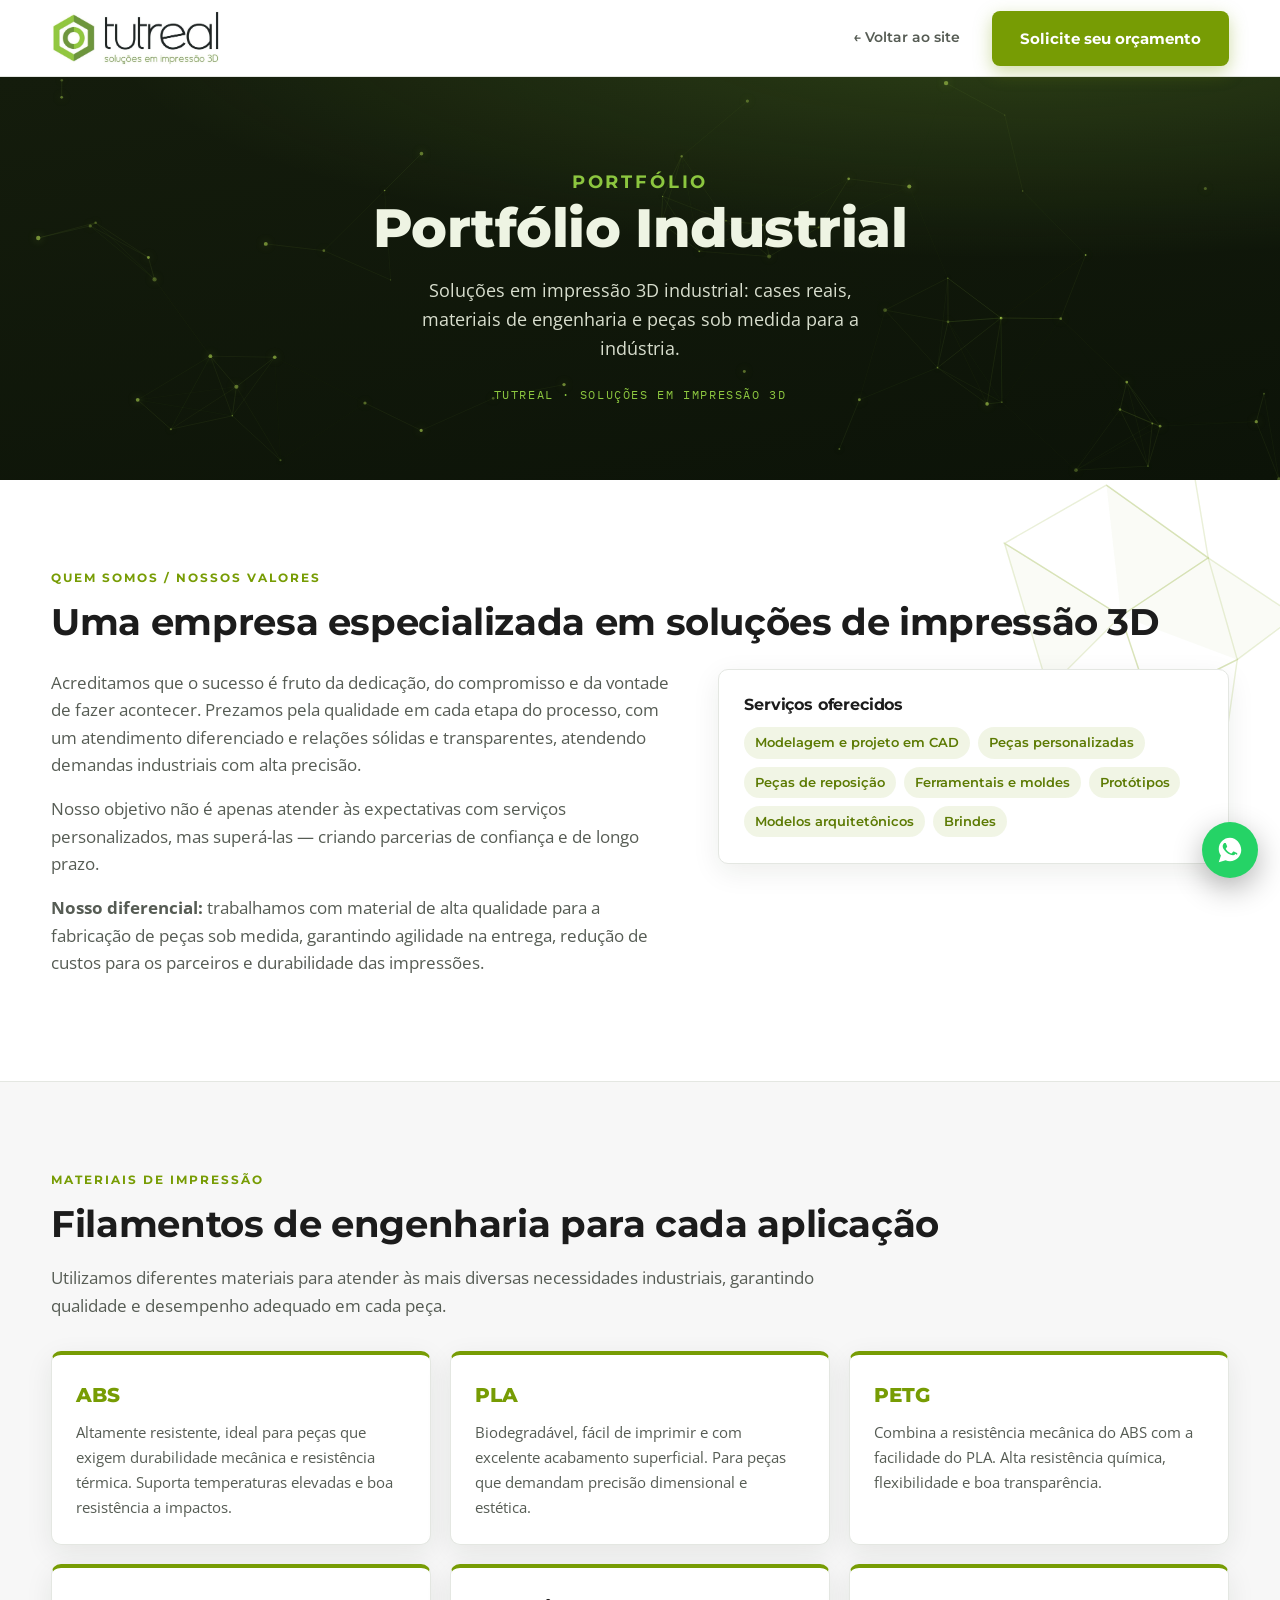
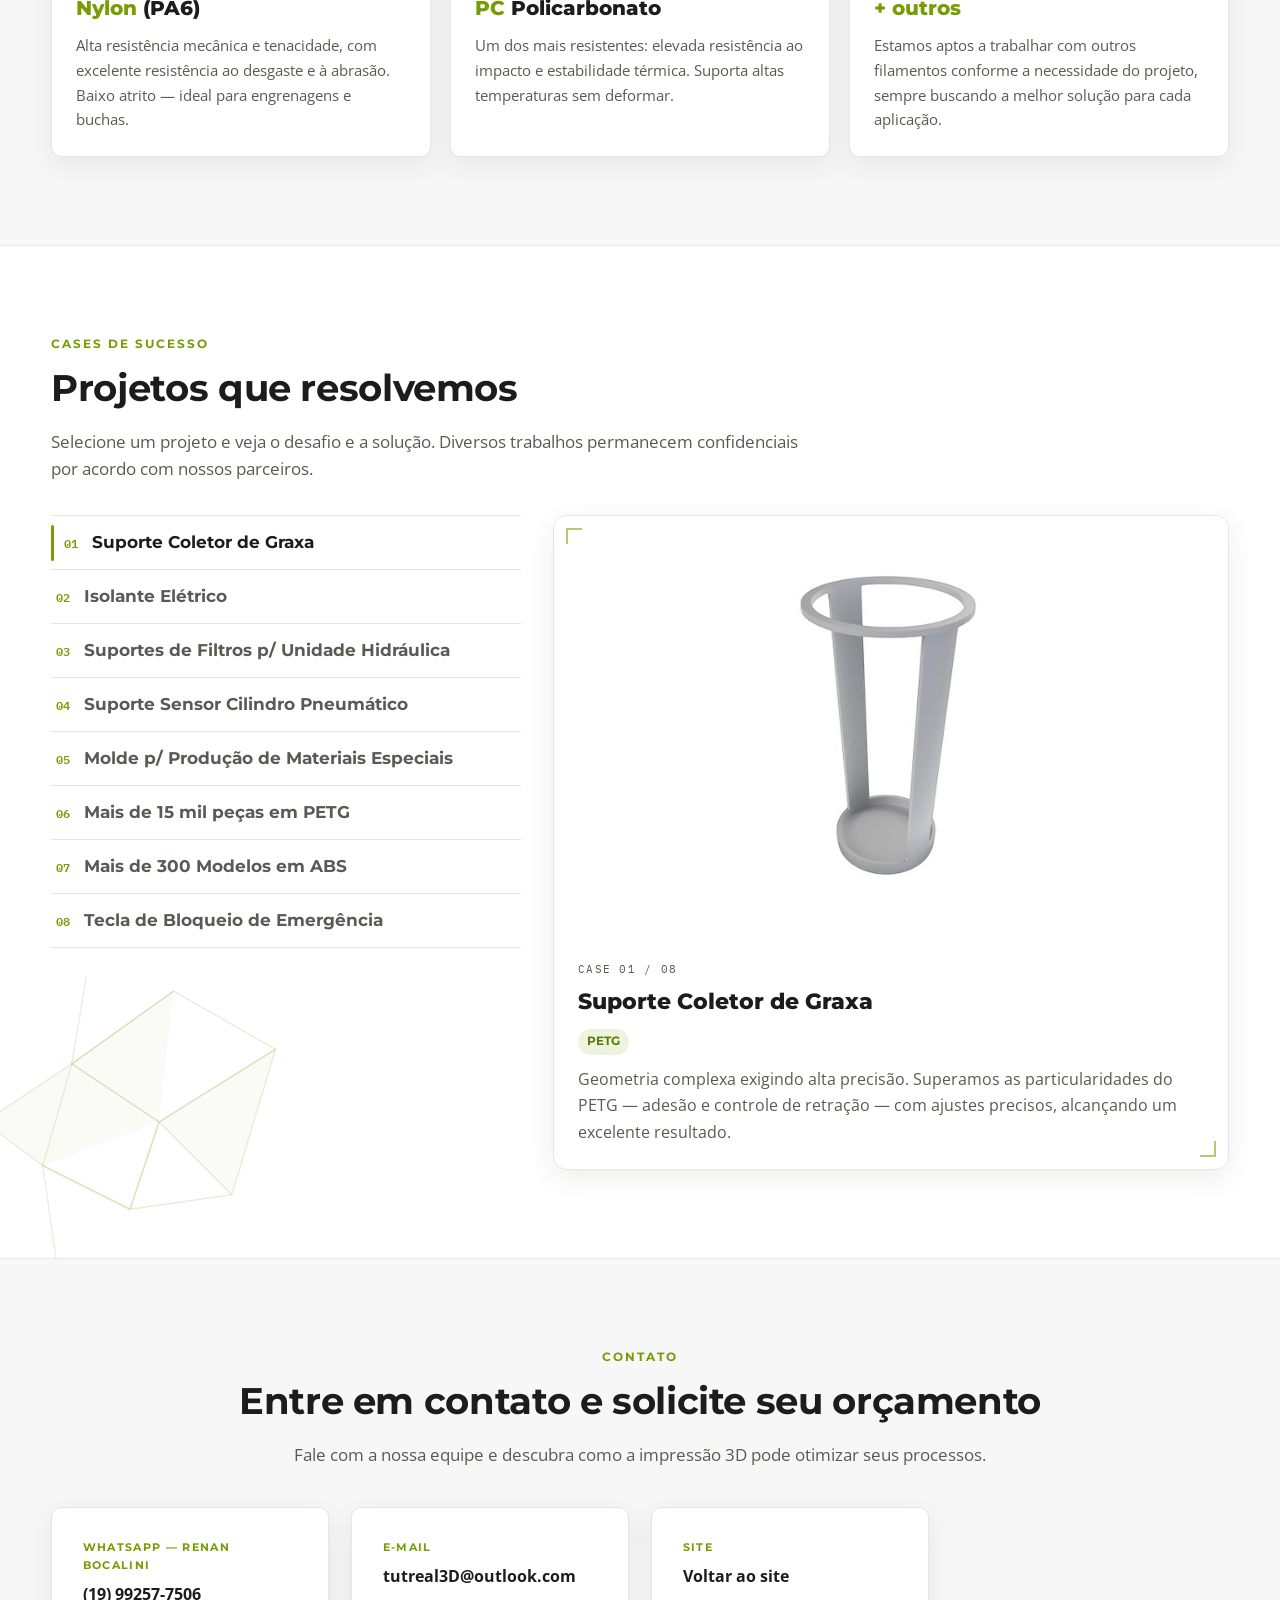
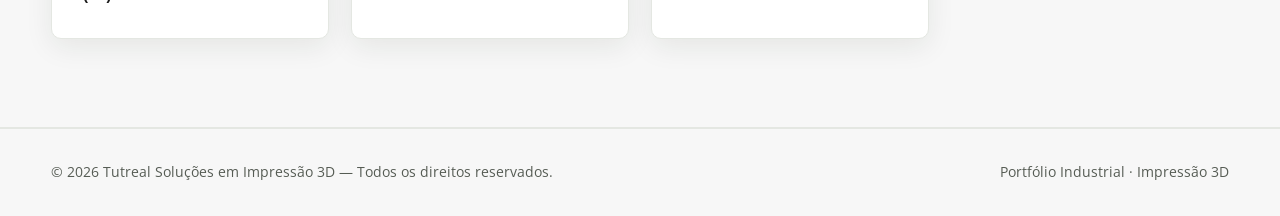
==== portfolio-industrial.html @ 5c28b886 "Portfolio digital + movimento no site - Nova pagina portfolio-industrial.html (portfolio digital no " ====
<!DOCTYPE html>
<html lang="pt-BR">
<head>
  <!-- Google Tag Manager -->
  <script>(function(w,d,s,l,i){w[l]=w[l]||[];w[l].push({'gtm.start':
  new Date().getTime(),event:'gtm.js'});var f=d.getElementsByTagName(s)[0],
  j=d.createElement(s),dl=l!='dataLayer'?'&l='+l:'';j.async=true;j.src=
  'https://www.googletagmanager.com/gtm.js?id='+i+dl;f.parentNode.insertBefore(j,f);
  })(window,document,'script','dataLayer','GTM-NNJJ9MBG');</script>
  <!-- End Google Tag Manager -->
  <meta charset="UTF-8">
  <meta name="viewport" content="width=device-width, initial-scale=1.0">
  <title>Portfólio Industrial — Tutreal | Cases de Impressão 3D</title>
  <meta name="description" content="Portfólio digital da Tutreal: cases de sucesso em impressão 3D industrial, materiais de engenharia e soluções sob medida para a indústria.">
  <meta property="og:title" content="Portfólio Industrial — Tutreal">
  <meta property="og:description" content="Cases de sucesso em impressão 3D industrial, materiais e soluções sob medida.">
  <meta property="og:type" content="website">
  <meta property="og:url" content="https://www.tutreal3d.com.br/portfolio-industrial.html">
  <link rel="preconnect" href="https://fonts.googleapis.com">
  <link rel="preconnect" href="https://fonts.gstatic.com" crossorigin>
  <link href="https://fonts.googleapis.com/css2?family=Montserrat:wght@500;600;700;800&family=Open+Sans:wght@400;500;600&family=IBM+Plex+Mono:wght@500;600&display=swap" rel="stylesheet">
  <link rel="stylesheet" href="assets/css/style.css?v=2">
  <link rel="icon" type="image/svg+xml" href="assets/img/favicon.svg">
  <style>
    .pf-mono { font-family: "IBM Plex Mono", ui-monospace, monospace; }

    /* Topbar simples da página de portfólio */
    .pf-back { font-family: var(--font-head); font-weight: 600; font-size: 0.9rem; color: var(--muted); margin-left: auto; display: inline-flex; align-items: center; gap: .4em; transition: color .2s; }
    .pf-back:hover { color: var(--accent); }

    /* Hero escuro com partículas */
    .pf-hero { position: relative; overflow: hidden; color: #eef4e3; text-align: center;
      background: radial-gradient(130% 100% at 80% -10%, rgba(140,198,63,.22), transparent 55%), linear-gradient(170deg, #141c0c, #0c1308); }
    .pf-hero canvas { position: absolute; inset: 0; width: 100%; height: 100%; z-index: 0; }
    .pf-hero .container { position: relative; z-index: 1; padding-block: clamp(3rem, 7vw, 4.6rem); }
    .pf-hero .eyebrow { color: var(--accent-strong); }
    .pf-hero h1 { font-size: clamp(2.2rem, 6vw, 3.4rem); }
    .pf-hero p { color: rgba(238,244,227,.9); max-width: 48ch; margin: 1rem auto 0; font-size: 1.1rem; }
    .pf-hero .pf-mono { color: var(--accent-strong); font-size: .72rem; letter-spacing: .14em; text-transform: uppercase; margin-top: 1.4rem; display: inline-block; }

    /* Quem somos */
    .pf-about { display: grid; grid-template-columns: 1.1fr .9fr; gap: 2.6rem; align-items: start; }
    .pf-about p { color: var(--muted); margin-bottom: 1em; font-size: 1.04rem; }
    .pf-aside { background: #fff; border: 1px solid var(--line); border-radius: var(--radius); box-shadow: var(--shadow); padding: 1.6rem; }
    .pf-aside h3 { font-size: 1rem; margin-bottom: .8rem; }
    .pf-aside + .pf-aside { margin-top: 1.2rem; }
    .pf-chips { display: flex; flex-wrap: wrap; gap: .5rem; }
    .pf-chip { font-family: var(--font-head); font-weight: 600; font-size: .8rem; color: var(--accent-dark); background: rgba(119,156,4,.1); border-radius: 999px; padding: .4em .85em; }
    .pf-seg { display: flex; flex-wrap: wrap; gap: .4rem 1.2rem; margin-top: .4rem; color: var(--muted); font-size: .92rem; }
    .pf-seg b { color: var(--text); font-family: var(--font-head); }

    /* Materiais */
    .mat-grid { display: grid; grid-template-columns: repeat(3, 1fr); gap: 1.2rem; margin-top: 2rem; }
    .mat-card { background: #fff; border: 1px solid var(--line); border-radius: var(--radius); box-shadow: var(--shadow); padding: 1.5rem; border-top: 4px solid var(--accent); }
    .mat-card .tag { font-family: var(--font-head); font-weight: 800; font-size: 1.25rem; color: var(--text); }
    .mat-card .tag span { color: var(--accent); }
    .mat-card p { color: var(--muted); font-size: .94rem; margin-top: .5rem; }

    /* Cases — painel interativo */
    .cases { display: grid; grid-template-columns: .82fr 1.18fr; gap: 2rem; margin-top: 2rem; align-items: start; }
    .cases-list { display: flex; flex-direction: column; }
    .case-item { display: grid; grid-template-columns: auto 1fr; gap: .9rem; align-items: baseline; text-align: left; background: none; border: 0; border-top: 1px solid var(--line); padding: 1rem .3rem; cursor: pointer; color: var(--muted); font-family: var(--font-head); font-weight: 700; font-size: 1.04rem; transition: color .2s, padding .2s; position: relative; width: 100%; }
    .case-item:last-child { border-bottom: 1px solid var(--line); }
    .case-item .n { font-family: "IBM Plex Mono", monospace; font-size: .78rem; color: var(--accent); font-weight: 600; }
    .case-item[aria-selected="true"] { color: var(--text); padding-left: .8rem; }
    .case-item[aria-selected="true"]::before { content: ""; position: absolute; left: 0; top: 16%; bottom: 16%; width: 3px; border-radius: 3px; background: var(--accent); }
    .case-panel { position: relative; background: #fff; border: 1px solid var(--line); border-radius: 14px; box-shadow: var(--shadow); overflow: hidden; }
    .case-panel .corner { position: absolute; width: 16px; height: 16px; border: 2px solid var(--accent); opacity: .55; z-index: 2; }
    .case-panel .corner.tl { top: 12px; left: 12px; border-right: 0; border-bottom: 0; }
    .case-panel .corner.br { bottom: 12px; right: 12px; border-left: 0; border-top: 0; }
    .case-gallery { display: grid; grid-template-columns: repeat(auto-fit, minmax(130px, 1fr)); gap: 2px; background: #eef1e8; }
    .case-gallery img { width: 100%; aspect-ratio: 4/3; object-fit: cover; display: block; }
    .case-gallery.single img { aspect-ratio: 16/10; }

    /* Fundo facetado (motivo do PDF, em verde) */
    .pf-facets-host { position: relative; overflow: hidden; }
    .pf-facets-host .container { position: relative; z-index: 1; }
    .facets { position: absolute; width: clamp(180px, 26vw, 320px); z-index: 0; pointer-events: none; opacity: .7; }
    .facets svg { width: 100%; height: auto; display: block; }
    .facets-tr { top: -24px; right: -30px; }
    .facets-bl { bottom: -24px; left: -30px; transform: scaleX(-1); }
    .case-body { padding: 1.5rem; }
    .case-step { font-family: "IBM Plex Mono", monospace; font-size: .68rem; color: var(--muted); letter-spacing: .12em; }
    .case-title { font-family: var(--font-head); font-weight: 800; font-size: 1.35rem; margin: .3rem 0 .4rem; }
    .case-tag { display: inline-block; font-family: var(--font-head); font-weight: 700; font-size: .72rem; color: var(--accent-dark); background: rgba(119,156,4,.12); border-radius: 999px; padding: .3em .8em; margin-bottom: .7rem; }
    .case-body p { color: var(--muted); margin: 0; }
    .case-fade { animation: pffade .45s ease; }
    @keyframes pffade { from { opacity: 0; transform: translateY(10px); } to { opacity: 1; transform: none; } }

    /* Reveal */
    .r { opacity: 0; transform: translateY(20px); transition: opacity .6s ease, transform .6s ease; transition-delay: calc(var(--i,0) * 70ms); }
    .r.vis { opacity: 1; transform: none; }
    @media (prefers-reduced-motion: reduce) { .r { opacity: 1; transform: none; transition: none; } }

    @media (max-width: 960px) {
      .pf-about { grid-template-columns: 1fr; gap: 1.6rem; }
      .mat-grid { grid-template-columns: 1fr 1fr; }
      .cases { grid-template-columns: 1fr; }
    }
    @media (max-width: 620px) { .mat-grid { grid-template-columns: 1fr; } }
  </style>
</head>
<body>
<!-- Google Tag Manager (noscript) -->
<noscript><iframe src="https://www.googletagmanager.com/ns.html?id=GTM-NNJJ9MBG" height="0" width="0" style="display:none;visibility:hidden"></iframe></noscript>

<header class="topbar">
  <div class="container topbar-inner">
    <a href="index.html" class="brand" aria-label="Tutreal — início">
      <img class="brand-logo" src="assets/img/logo-tutreal-topo.jpg" alt="Tutreal — soluções em impressão 3D">
    </a>
    <a class="pf-back" href="index.html">← Voltar ao site</a>
    <a class="btn btn-accent topbar-cta" data-origem="portfolio-digital" href="https://wa.me/5519992577506?text=Ol%C3%A1%2C%20vi%20o%20portf%C3%B3lio%20digital%20da%20Tutreal%20e%20gostaria%20de%20um%20or%C3%A7amento." target="_blank" rel="noopener">Solicite seu orçamento</a>
  </div>
</header>

<main>
  <!-- HERO -->
  <section class="pf-hero">
    <canvas id="pffx"></canvas>
    <div class="container">
      <p class="eyebrow">Portfólio</p>
      <h1>Portfólio Industrial</h1>
      <p>Soluções em impressão 3D industrial: cases reais, materiais de engenharia e peças sob medida para a indústria.</p>
      <span class="pf-mono">Tutreal · Soluções em Impressão 3D</span>
    </div>
  </section>

  <!-- QUEM SOMOS / VALORES -->
  <section class="section pf-facets-host" id="quem-somos">
    <div class="facets facets-tr"><svg viewBox="0 0 220 220" aria-hidden="true"><g fill="rgba(119,156,4,.05)"><polygon points="80,20 150,70 90,110"/><polygon points="90,110 150,70 170,140"/><polygon points="10,60 90,110 40,160"/><polygon points="150,70 210,110 170,140"/></g><g fill="none" stroke="rgba(119,156,4,.22)" stroke-width="1"><path d="M10 60 L80 20 L150 70 L90 110 Z"/><path d="M80 20 L150 70 L140 10"/><path d="M10 60 L90 110 L40 160 Z"/><path d="M90 110 L150 70 L170 140 L110 170 Z"/><path d="M40 160 L110 170 L90 110"/><path d="M150 70 L210 110 L170 140"/><path d="M110 170 L170 140 L160 210"/></g></svg></div>
    <div class="container">
      <p class="eyebrow r">Quem somos / Nossos valores</p>
      <h2 class="r" style="--i:1">Uma empresa especializada em soluções de impressão 3D</h2>
      <div class="pf-about" style="margin-top:1.6rem">
        <div class="r" style="--i:2">
          <p>Acreditamos que o sucesso é fruto da dedicação, do compromisso e da vontade de fazer acontecer. Prezamos pela qualidade em cada etapa do processo, com um atendimento diferenciado e relações sólidas e transparentes, atendendo demandas industriais com alta precisão.</p>
          <p>Nosso objetivo não é apenas atender às expectativas com serviços personalizados, mas superá-las — criando parcerias de confiança e de longo prazo.</p>
          <p><strong>Nosso diferencial:</strong> trabalhamos com material de alta qualidade para a fabricação de peças sob medida, garantindo agilidade na entrega, redução de custos para os parceiros e durabilidade das impressões.</p>
        </div>
        <div>
          <div class="pf-aside r" style="--i:3">
            <h3>Serviços oferecidos</h3>
            <div class="pf-chips">
              <span class="pf-chip">Modelagem e projeto em CAD</span>
              <span class="pf-chip">Peças personalizadas</span>
              <span class="pf-chip">Peças de reposição</span>
              <span class="pf-chip">Ferramentais e moldes</span>
              <span class="pf-chip">Protótipos</span>
              <span class="pf-chip">Modelos arquitetônicos</span>
              <span class="pf-chip">Brindes</span>
            </div>
          </div>
        </div>
      </div>
    </div>
  </section>

  <!-- MATERIAIS -->
  <section class="section section-alt" id="materiais">
    <div class="container">
      <p class="eyebrow r">Materiais de impressão</p>
      <h2 class="r" style="--i:1">Filamentos de engenharia para cada aplicação</h2>
      <p class="section-note r" style="--i:2">Utilizamos diferentes materiais para atender às mais diversas necessidades industriais, garantindo qualidade e desempenho adequado em cada peça.</p>
      <div class="mat-grid">
        <div class="mat-card r" style="--i:0"><div class="tag"><span>ABS</span></div><p>Altamente resistente, ideal para peças que exigem durabilidade mecânica e resistência térmica. Suporta temperaturas elevadas e boa resistência a impactos.</p></div>
        <div class="mat-card r" style="--i:1"><div class="tag"><span>PLA</span></div><p>Biodegradável, fácil de imprimir e com excelente acabamento superficial. Para peças que demandam precisão dimensional e estética.</p></div>
        <div class="mat-card r" style="--i:2"><div class="tag"><span>PETG</span></div><p>Combina a resistência mecânica do ABS com a facilidade do PLA. Alta resistência química, flexibilidade e boa transparência.</p></div>
        <div class="mat-card r" style="--i:3"><div class="tag"><span>Nylon</span> (PA6)</div><p>Alta resistência mecânica e tenacidade, com excelente resistência ao desgaste e à abrasão. Baixo atrito — ideal para engrenagens e buchas.</p></div>
        <div class="mat-card r" style="--i:4"><div class="tag"><span>PC</span> Policarbonato</div><p>Um dos mais resistentes: elevada resistência ao impacto e estabilidade térmica. Suporta altas temperaturas sem deformar.</p></div>
        <div class="mat-card r" style="--i:5"><div class="tag"><span>+ outros</span></div><p>Estamos aptos a trabalhar com outros filamentos conforme a necessidade do projeto, sempre buscando a melhor solução para cada aplicação.</p></div>
      </div>
    </div>
  </section>

  <!-- CASES -->
  <section class="section pf-facets-host" id="cases">
    <div class="facets facets-bl"><svg viewBox="0 0 220 220" aria-hidden="true"><g fill="rgba(119,156,4,.05)"><polygon points="80,20 150,70 90,110"/><polygon points="90,110 150,70 170,140"/><polygon points="10,60 90,110 40,160"/><polygon points="150,70 210,110 170,140"/></g><g fill="none" stroke="rgba(119,156,4,.22)" stroke-width="1"><path d="M10 60 L80 20 L150 70 L90 110 Z"/><path d="M80 20 L150 70 L140 10"/><path d="M10 60 L90 110 L40 160 Z"/><path d="M90 110 L150 70 L170 140 L110 170 Z"/><path d="M40 160 L110 170 L90 110"/><path d="M150 70 L210 110 L170 140"/><path d="M110 170 L170 140 L160 210"/></g></svg></div>
    <div class="container">
      <p class="eyebrow r">Cases de sucesso</p>
      <h2 class="r" style="--i:1">Projetos que resolvemos</h2>
      <p class="section-note r" style="--i:2">Selecione um projeto e veja o desafio e a solução. Diversos trabalhos permanecem confidenciais por acordo com nossos parceiros.</p>
      <div class="cases r" style="--i:3">
        <div class="cases-list" id="caseList" role="tablist"></div>
        <div class="case-panel" id="casePanel"><span class="corner tl"></span><span class="corner br"></span></div>
      </div>
    </div>
  </section>

  <!-- CONTATO -->
  <section class="section section-alt section-contact" id="contato">
    <div class="container">
      <p class="eyebrow r">Contato</p>
      <h2 class="r" style="--i:1">Entre em contato e solicite seu orçamento</h2>
      <p class="section-note r" style="--i:2">Fale com a nossa equipe e descubra como a impressão 3D pode otimizar seus processos.</p>
      <div class="contact-grid r" style="--i:3">
        <a class="contact-card card" data-origem="portfolio-digital" href="https://wa.me/5519992577506?text=Ol%C3%A1%2C%20vi%20o%20portf%C3%B3lio%20digital%20da%20Tutreal%20e%20gostaria%20de%20um%20or%C3%A7amento." target="_blank" rel="noopener">
          <span class="contact-label">WhatsApp — Renan Bocalini</span>
          <strong>(19) 99257-7506</strong>
        </a>
        <a class="contact-card card" data-origem="portfolio-digital" href="mailto:tutreal3D@outlook.com">
          <span class="contact-label">E-mail</span>
          <strong>tutreal3D@outlook.com</strong>
        </a>
        <a class="contact-card card" href="index.html">
          <span class="contact-label">Site</span>
          <strong>Voltar ao site</strong>
        </a>
      </div>
    </div>
  </section>
</main>

<footer class="footer">
  <div class="container footer-inner">
    <p>© <span id="year"></span> Tutreal Soluções em Impressão 3D — Todos os direitos reservados.</p>
    <p>Portfólio Industrial · Impressão 3D</p>
  </div>
</footer>

<a class="wa-float" data-origem="portfolio-flutuante" href="https://wa.me/5519992577506?text=Ol%C3%A1%2C%20vi%20o%20portf%C3%B3lio%20digital%20da%20Tutreal%20e%20gostaria%20de%20um%20or%C3%A7amento." target="_blank" rel="noopener" aria-label="Conversar no WhatsApp">
  <svg viewBox="0 0 32 32" aria-hidden="true"><path d="M16 3C9.4 3 4 8.3 4 14.9c0 2.6.8 5 2.3 7L4 29l7.3-2.2c1.5.8 3.1 1.2 4.7 1.2 6.6 0 12-5.3 12-11.9S22.6 3 16 3zm5.9 16.9c-.3.8-1.5 1.5-2.4 1.6-.6.1-1.4.2-4.1-.9-3.4-1.4-5.6-4.9-5.8-5.1-.2-.2-1.4-1.9-1.4-3.6s.9-2.5 1.2-2.9c.3-.3.7-.4.9-.4h.7c.2 0 .5-.1.8.6l1.1 2.7c.1.2.2.4 0 .7l-.5.7-.6.7c-.2.2-.4.4-.2.8.2.4 1 1.7 2.2 2.7 1.5 1.4 2.8 1.8 3.2 2 .4.2.6.2.9-.1l1.3-1.5c.3-.4.6-.3.9-.2l2.8 1.3c.4.2.7.3.8.5.1.2.1.9-.2 1.7z" fill="currentColor"/></svg>
</a>

<script>
(function () {
  document.getElementById('year').textContent = new Date().getFullYear();
  var reduce = matchMedia('(prefers-reduced-motion: reduce)').matches;

  /* Reveal */
  var io = new IntersectionObserver(function (es) { es.forEach(function (e) { if (e.isIntersecting) { e.target.classList.add('vis'); io.unobserve(e.target); } }); }, { threshold: .14 });
  document.querySelectorAll('.r').forEach(function (el) { io.observe(el); });

  /* Rastreamento WhatsApp/e-mail (mesmo evento do site) */
  window.dataLayer = window.dataLayer || [];
  document.addEventListener('click', function (e) {
    var link = e.target.closest('a[href*="wa.me"], a[href^="mailto:"]');
    if (!link) return;
    window.dataLayer.push({ event: link.href.indexOf('mailto:') === 0 ? 'clique_email' : 'clique_whatsapp', origem_clique: link.dataset.origem || 'portfolio-digital' });
  });

  /* Cases — painel */
  var CASES = [
    { t: 'Suporte Coletor de Graxa', m: 'PETG', imgs: ['assets/img/case-coletor.jpg'], d: 'Geometria complexa exigindo alta precisão. Superamos as particularidades do PETG — adesão e controle de retração — com ajustes precisos, alcançando um excelente resultado.' },
    { t: 'Isolante Elétrico', m: 'PLA', imgs: ['assets/img/case-isolante.jpg'], d: 'Isolante elétrico submetido e aprovado em teste de 5.000 volts, comprovando a eficácia do material para aplicações elétricas específicas, com precisão e confiabilidade.' },
    { t: 'Suportes de Filtros p/ Unidade Hidráulica', m: 'PETG / Nylon', imgs: ['assets/img/case-filtro-1.jpg', 'assets/img/case-filtro-2.jpg'], d: 'Suportes de filtros de sílica para unidades hidráulicas em diversos perfis, com roscas impressas com perfeição em medidas como 1" e 3/8", atendendo às exigências técnicas.' },
    { t: 'Suporte Sensor Cilindro Pneumático', m: 'PLA', imgs: ['assets/img/case-sensor.jpg'], d: 'Geometria complexa e pequeno dimensionamento. Garantimos encaixe preciso e suave para o sensor, sem risco de quebra, com a resistência necessária para a aplicação.' },
    { t: 'Molde p/ Produção de Materiais Especiais', m: 'Molde técnico', imgs: ['assets/img/case-molde.jpg'], d: 'Molde para produção de peças cerâmicas, com alta precisão e durabilidade. Acabamento que facilita o desmolde e mantém a fidelidade dos detalhes, para reprodução eficiente e consistente.' },
    { t: 'Mais de 15 mil peças em PETG', m: 'PETG · Indústria metalúrgica', imgs: ['assets/img/peca-industrial-13.jpg', 'assets/img/peca-industrial-14.jpg', 'assets/img/peca-industrial-15.jpg'], d: 'Produção em escala: mais de 15 mil peças de diversos modelos em PETG para aplicação na indústria metalúrgica, mantendo a precisão e a repetibilidade exigidas em grandes volumes.' },
    { t: 'Mais de 300 Modelos em ABS', m: 'ABS', imgs: ['assets/img/case-abs-1.jpg', 'assets/img/case-abs-2.jpg', 'assets/img/case-abs-3.jpg', 'assets/img/case-abs-4.jpg', 'assets/img/case-abs-5.jpg', 'assets/img/case-abs-6.jpg'], d: 'Mais de 300 modelos impressos em ABS, produzidos em impressoras 100% fechadas para garantir a estabilidade do material. O desafio foi assegurar a precisão dimensional para que as peças se encaixassem e funcionassem perfeitamente em conjunto.' },
    { t: 'Tecla de Bloqueio de Emergência', m: 'PLA', imgs: ['assets/img/case-tecla.jpg'], d: 'Peça em PLA com a resistência mecânica adequada para bom desempenho, com ampla variedade de cores para atender às necessidades específicas da aplicação.' }
  ];
  var cl = document.getElementById('caseList'), cp = document.getElementById('casePanel'), act = 0;
  function render() {
    var s = CASES[act];
    var cols = Math.min(3, s.imgs.length);
    var gal = '<div class="case-gallery' + (s.imgs.length === 1 ? ' single' : '') + '" style="grid-template-columns:repeat(' + cols + ',1fr)">' +
      s.imgs.map(function (src) { return '<img src="' + src + '" alt="' + s.t + '" loading="lazy">'; }).join('') + '</div>';
    cp.innerHTML = '<span class="corner tl"></span><span class="corner br"></span>' +
      '<div class="case-fade">' + gal +
      '<div class="case-body"><div class="case-step">CASE 0' + (act + 1) + ' / 0' + CASES.length + '</div>' +
      '<div class="case-title">' + s.t + '</div><span class="case-tag">' + s.m + '</span>' +
      '<p>' + s.d + '</p></div></div>';
  }
  function sel(i) { if (i === act) return; act = i; [].forEach.call(cl.children, function (c, j) { c.setAttribute('aria-selected', j === i); }); render(); }
  CASES.forEach(function (s, i) {
    var b = document.createElement('button');
    b.className = 'case-item'; b.setAttribute('role', 'tab'); b.setAttribute('aria-selected', i === 0);
    b.innerHTML = '<span class="n">0' + (i + 1) + '</span><span>' + s.t + '</span>';
    b.addEventListener('click', function () { sel(i); });
    b.addEventListener('mouseenter', function () { sel(i); });
    cl.appendChild(b);
  });
  render();

  /* Partículas no hero (verde, leve) */
  var cv = document.getElementById('pffx'), ctx = cv.getContext('2d'), hero = cv.parentElement;
  var DPR = Math.min(2, devicePixelRatio || 1), W = 0, H = 0, dots = [], run = true;
  function resize() { var r = hero.getBoundingClientRect(); W = r.width; H = r.height; cv.width = W * DPR; cv.height = H * DPR; ctx.setTransform(DPR, 0, 0, DPR, 0, 0); }
  resize(); addEventListener('resize', resize);
  for (var i = 0; i < 60; i++) dots.push({ x: Math.random(), y: Math.random(), s: .5 + Math.random() * 1.7, vx: (Math.random() - .5) * .0004, vy: (Math.random() - .5) * .0004, tw: Math.random() * 6 });
  function draw(now) {
    if (!run) return;
    ctx.clearRect(0, 0, W, H);
    var t = now * 0.001, pts = [];
    for (var i = 0; i < dots.length; i++) {
      var p = dots[i]; if (!reduce) { p.x += p.vx; p.y += p.vy; if (p.x < 0) p.x = 1; if (p.x > 1) p.x = 0; if (p.y < 0) p.y = 1; if (p.y > 1) p.y = 0; }
      pts.push({ x: p.x * W, y: p.y * H, a: .25 + .3 * (0.5 + 0.5 * Math.sin(t * 2 + p.tw)), s: p.s });
    }
    for (var i = 0; i < pts.length; i++) {
      for (var j = i + 1; j < pts.length; j++) {
        var dx = pts[i].x - pts[j].x, dy = pts[i].y - pts[j].y, dd = dx * dx + dy * dy;
        if (dd < 13000) { ctx.strokeStyle = 'rgba(156,198,74,' + (0.10 * (1 - dd / 13000)) + ')'; ctx.beginPath(); ctx.moveTo(pts[i].x, pts[i].y); ctx.lineTo(pts[j].x, pts[j].y); ctx.stroke(); }
      }
    }
    for (var i = 0; i < pts.length; i++) {
      var p = pts[i]; ctx.beginPath(); ctx.arc(p.x, p.y, p.s, 0, 6.2832);
      ctx.fillStyle = 'rgba(190,230,87,' + p.a + ')'; ctx.shadowColor = 'rgba(156,198,74,.8)'; ctx.shadowBlur = 8; ctx.fill(); ctx.shadowBlur = 0;
    }
    requestAnimationFrame(draw);
  }
  if (reduce) { run = true; draw(performance.now()); run = false; } else requestAnimationFrame(draw);
  var vis = new IntersectionObserver(function (es) { es.forEach(function (e) { if (e.isIntersecting && !run && !reduce) { run = true; requestAnimationFrame(draw); } else if (!e.isIntersecting) run = false; }); }, { threshold: 0 });
  vis.observe(hero);

  /* Botão magnético */
  [].slice.call(document.querySelectorAll('.btn-accent')).forEach(function (b) {
    b.addEventListener('pointermove', function (ev) { if (reduce) return; var r = b.getBoundingClientRect(); b.style.transform = 'translate(' + ((ev.clientX - r.left - r.width / 2) * .2) + 'px,' + ((ev.clientY - r.top - r.height / 2) * .3) + 'px)'; });
    b.addEventListener('pointerleave', function () { b.style.transform = ''; });
  });
})();
</script>
</body>
</html>
---- assets/css/style.css ----
/* ===== Tutreal — identidade clara, fiel ao site original ===== */
:root {
  --bg: #ffffff;
  --surface: #f7f7f7;
  --line: #e4e7e2;
  --text: #1c1c1c;
  --muted: #565c54;
  --accent: #779c04;
  --accent-strong: #8cc63f;
  --accent-dark: #5c7a03;
  --accent-ink: #ffffff;
  --radius: 10px;
  --shadow: 0 8px 28px rgba(28, 40, 10, 0.08);
  --font-head: "Montserrat", system-ui, sans-serif;
  --font-body: "Open Sans", system-ui, sans-serif;
}

* { margin: 0; padding: 0; box-sizing: border-box; }
html { scroll-behavior: smooth; }
body {
  font-family: var(--font-body);
  background: var(--bg);
  color: var(--text);
  line-height: 1.65;
  -webkit-font-smoothing: antialiased;
}
img { max-width: 100%; display: block; }
a { color: inherit; text-decoration: none; }

.container { width: min(1280px, 92%); margin: 0 auto; }

h1, h2, h3, h4 { font-family: var(--font-head); line-height: 1.18; letter-spacing: -0.01em; }
h1 { font-size: clamp(2.3rem, 5vw, 3.6rem); font-weight: 800; }
h2 { font-size: clamp(1.6rem, 3vw, 2.3rem); font-weight: 700; margin-bottom: 0.5em; }
h3 { font-size: 1.2rem; font-weight: 700; }
h4 { font-size: 1.02rem; font-weight: 700; }

.eyebrow {
  font-family: var(--font-head);
  text-transform: uppercase;
  letter-spacing: 0.16em;
  font-size: 0.78rem;
  font-weight: 700;
  color: var(--accent);
  margin-bottom: 0.9em;
}
.eyebrow-light { color: var(--accent-strong); }
.lead { font-size: 1.15rem; color: var(--muted); margin: 1.1em 0 1.8em; max-width: 36em; }
.lead-light { color: rgba(255, 255, 255, 0.92); margin-inline: auto; max-width: none; }
.section-note { color: var(--muted); max-width: 46em; margin-bottom: 2rem; font-size: 1.05rem; }

/* ===== Botões ===== */
.btn {
  display: inline-block;
  font-family: var(--font-head);
  font-weight: 700;
  font-size: 0.95rem;
  padding: 0.85em 1.7em;
  border-radius: 8px;
  border: 2px solid transparent;
  transition: transform 0.15s ease, background 0.2s ease, border-color 0.2s ease, box-shadow 0.2s ease;
}
.btn:hover { transform: translateY(-2px); }
.btn-lg { font-size: 1.02rem; padding: 1em 2em; }
.btn-accent { background: var(--accent); color: var(--accent-ink); box-shadow: 0 6px 18px rgba(119, 156, 4, 0.35); }
.btn-accent:hover { background: var(--accent-dark); }
.btn-outline-light { border-color: rgba(255, 255, 255, 0.85); color: #fff; }
.btn-outline-light:hover { background: rgba(255, 255, 255, 0.14); }

/* ===== Topbar ===== */
.topbar {
  position: sticky; top: 0; z-index: 50;
  background: rgba(255, 255, 255, 0.96);
  backdrop-filter: blur(10px);
  border-bottom: 1px solid var(--line);
}
.topbar-inner { display: flex; align-items: center; gap: 2rem; height: 76px; }
.brand { display: flex; align-items: center; }
.brand-logo { height: 56px; width: auto; }
.nav { display: flex; gap: 1.7rem; margin-left: auto; }
.nav a {
  font-family: var(--font-head);
  font-size: 0.9rem; font-weight: 600; color: var(--muted);
  transition: color 0.2s ease;
}
.nav a:hover { color: var(--accent); }
.topbar-cta { flex: none; }
.nav-toggle { display: none; }

/* ===== Hero com vídeo ===== */
.hero {
  position: relative;
  min-height: clamp(520px, 78vh, 720px);
  display: grid;
  align-items: center;
  overflow: hidden;
  text-align: center;
  color: #fff;
}
.hero-video {
  position: absolute; inset: 0;
  width: 100%; height: 100%;
  object-fit: cover;
}
.hero-overlay {
  position: absolute; inset: 0;
  background: linear-gradient(180deg, rgba(10, 16, 6, 0.55) 0%, rgba(10, 16, 6, 0.62) 60%, rgba(10, 16, 6, 0.75) 100%);
}
.hero-content { position: relative; z-index: 1; padding: 5rem 0; }
.hero-content h1 { text-shadow: 0 3px 18px rgba(0, 0, 0, 0.35); }
.hero-slogan {
  font-family: var(--font-head);
  font-size: clamp(1.1rem, 2.2vw, 1.45rem);
  font-weight: 600;
  color: var(--accent-strong);
  margin-top: 0.5em;
  text-shadow: 0 2px 12px rgba(0, 0, 0, 0.4);
}
.hero-actions { display: flex; gap: 1rem; flex-wrap: wrap; justify-content: center; margin-top: 0.6rem; }

/* ===== Faixa de diferenciais ===== */
.strip { border-bottom: 1px solid var(--line); background: var(--surface); }
.strip-grid { display: grid; grid-template-columns: repeat(4, 1fr); }
.strip-item {
  padding: 1.7rem 1.4rem; display: flex; gap: 0.9rem; align-items: baseline;
}
.strip-item + .strip-item { border-left: 1px solid var(--line); }
.strip-num { font-family: var(--font-head); font-weight: 800; color: var(--accent); font-size: 1.15rem; }
.strip-item p { font-size: 0.94rem; color: var(--muted); }

/* ===== Seções ===== */
.section { padding: clamp(3.5rem, 7vw, 5.5rem) 0; }
.section-alt { background: var(--surface); border-block: 1px solid var(--line); }

/* ===== Cards ===== */
.card {
  background: #fff; border: 1px solid var(--line);
  border-radius: var(--radius); padding: 1.9rem;
  box-shadow: var(--shadow);
}

/* ===== Sobre ===== */
.about-grid { display: grid; grid-template-columns: 1.15fr 0.85fr; gap: 3.5rem; align-items: center; }
.about-grid p { color: var(--muted); margin-bottom: 1em; max-width: 38em; font-size: 1.05rem; }
.about-logo {
  display: grid; place-items: center; padding: 2.5rem;
  background: #fff; border: 1px solid var(--line);
  border-radius: var(--radius); box-shadow: var(--shadow);
}

/* ===== Serviços ===== */
.services-grid { display: grid; grid-template-columns: 0.9fr 1.1fr; gap: 2.2rem; margin-top: 2.2rem; align-items: start; }
.services-grid .card { border-top: 4px solid var(--accent); }
.services-grid .card h3 { margin-bottom: 0.6em; }
.check-list { list-style: none; margin: 0.6rem 0 0.4rem; }
.check-list li {
  padding: 0.5em 0 0.5em 1.8em; position: relative; font-size: 1rem;
}
.check-list li::before {
  content: ""; position: absolute; left: 0; top: 0.95em;
  width: 0.85em; height: 0.85em;
  background: var(--accent);
  clip-path: polygon(14% 44%, 0 65%, 50% 100%, 100% 16%, 80% 0%, 43% 62%);
}
.services-grid .btn { margin-top: 1.4rem; }

.steps-title { margin-bottom: 1.2rem; }
.steps { list-style: none; display: grid; gap: 1rem; }
.steps li {
  display: flex; gap: 1.1rem; align-items: flex-start;
  background: #fff; border: 1px solid var(--line);
  border-radius: var(--radius); padding: 1.2rem 1.4rem;
  box-shadow: var(--shadow);
}
.steps h4 { margin-bottom: 0.25em; }
.steps p { font-size: 0.93rem; color: var(--muted); }

/* ===== Portfólio ===== */
.gallery { display: grid; grid-template-columns: repeat(3, 1fr); gap: 1.4rem; }
.gallery figure {
  background: #fff; border-radius: var(--radius);
  overflow: hidden; border: 1px solid var(--line);
  box-shadow: var(--shadow);
  transition: transform 0.2s ease, box-shadow 0.2s ease;
}
.gallery figure:hover { transform: translateY(-4px); box-shadow: 0 18px 44px rgba(28, 40, 10, 0.16); }
.gallery img { width: 100%; aspect-ratio: 16/9; object-fit: cover; }
.portfolio-cta { text-align: center; margin-top: 2.4rem; }

/* ===== Depoimentos ===== */
.quotes { display: grid; grid-template-columns: repeat(2, 1fr); gap: 1.6rem; max-width: 900px; }
.quotes p { font-size: 1.02rem; color: var(--text); }
.quotes footer { margin-top: 1.2rem; display: flex; flex-direction: column; }
.quotes footer strong { font-family: var(--font-head); }
.quotes footer span { color: var(--muted); font-size: 0.88rem; }
.quotes .card { border-left: 4px solid var(--accent); }

/* ===== Contato ===== */
.section-contact { text-align: center; }
.section-contact .section-note { margin-inline: auto; }
.contact-grid {
  display: grid; grid-template-columns: repeat(4, 1fr);
  gap: 1.4rem; margin-top: 2.4rem; text-align: left;
}
.contact-card { display: flex; flex-direction: column; gap: 0.4rem; transition: border-color 0.2s ease, transform 0.15s ease; }
.contact-card:hover { border-color: var(--accent); transform: translateY(-3px); }
.contact-label {
  font-family: var(--font-head); text-transform: uppercase;
  letter-spacing: 0.12em; font-size: 0.7rem; color: var(--accent); font-weight: 700;
}
.contact-card strong { font-size: 1rem; word-break: break-word; }

/* ===== Footer ===== */
.footer { border-top: 1px solid var(--line); padding: 2rem 0; background: var(--surface); }
.footer-inner {
  display: flex; justify-content: space-between; gap: 1rem; flex-wrap: wrap;
  color: var(--muted); font-size: 0.85rem;
}

/* ===== WhatsApp flutuante ===== */
.wa-float {
  position: fixed; right: 1.4rem; bottom: 1.4rem; z-index: 60;
  width: 56px; height: 56px; border-radius: 50%;
  background: #25d366; color: #fff;
  display: grid; place-items: center;
  box-shadow: 0 10px 30px rgba(0, 0, 0, 0.3);
  transition: transform 0.15s ease;
}
.wa-float:hover { transform: scale(1.08); }
.wa-float svg { width: 30px; height: 30px; }

/* ===== Reveal ===== */
.reveal { opacity: 0; transform: translateY(18px); transition: opacity 0.6s ease, transform 0.6s ease; transition-delay: calc(var(--i, 0) * 60ms); }
.reveal.visible { opacity: 1; transform: none; }

/* ===== Movimento: partículas no Sobre, tilt, magnético ===== */
#sobre { position: relative; overflow: hidden; }
.section-sobre {
  padding-block: clamp(4.5rem, 9vw, 7.5rem);
  background: radial-gradient(120% 90% at 82% -10%, rgba(140, 198, 63, 0.18), transparent 55%), linear-gradient(170deg, #182612, #0f1a0b);
  border-block: 1px solid #26331a; color: #eef4e3;
}
.section-sobre .eyebrow { color: var(--accent-strong); }
.section-sobre h2 { color: #ffffff; }
.sobre-fx { position: absolute; inset: 0; width: 100%; height: 100%; z-index: 0; pointer-events: none; }
#sobre .container { position: relative; z-index: 1; }
.about-single { max-width: 44em; margin-inline: auto; text-align: center; }
.about-single p { color: rgba(238, 244, 227, 0.86); margin-bottom: 1em; font-size: 1.08rem; }
.about-single p:last-child { margin-bottom: 0; }
.gallery figure { will-change: transform; }
.btn-accent { will-change: transform; }
@media (prefers-reduced-motion: reduce) {
  .reveal { opacity: 1 !important; transform: none !important; transition: none; }
}

/* ===== Responsivo ===== */
/* Telas grandes (monitores Full HD+): conteúdo mais largo e tipografia maior */
@media (min-width: 1600px) {
  html { font-size: 18px; }
  .container { width: min(1440px, 90%); }
  .brand-logo { height: 62px; }
  .topbar-inner { height: 84px; }
  .hero { min-height: clamp(560px, 82vh, 860px); }
}
@media (max-width: 1080px) {
  .topbar-cta { display: none; }
}
@media (max-width: 960px) {
  .about-grid { grid-template-columns: 1fr; gap: 2rem; }
  .services-grid { grid-template-columns: 1fr; }
  .contact-grid { grid-template-columns: repeat(2, 1fr); }
  .gallery { grid-template-columns: repeat(2, 1fr); }
  .quotes { grid-template-columns: 1fr; }
  .strip-grid { grid-template-columns: repeat(2, 1fr); }
  .strip-item:nth-child(odd) { border-left: none; }
  .strip-item:nth-child(n+3) { border-top: 1px solid var(--line); }
}
@media (max-width: 760px) {
  .nav {
    position: fixed; inset: 76px 0 auto 0;
    background: #fff; border-bottom: 1px solid var(--line);
    flex-direction: column; padding: 1.4rem 6%;
    transform: translateY(-130%); transition: transform 0.25s ease;
  }
  .nav.open { transform: none; }
  .nav-toggle {
    display: flex; flex-direction: column; gap: 5px;
    margin-left: auto; background: none; border: none; cursor: pointer; padding: 8px;
  }
  .nav-toggle span { width: 22px; height: 2px; background: var(--text); }
  .gallery, .contact-grid { grid-template-columns: 1fr; }
  .brand-logo { height: 44px; }
}
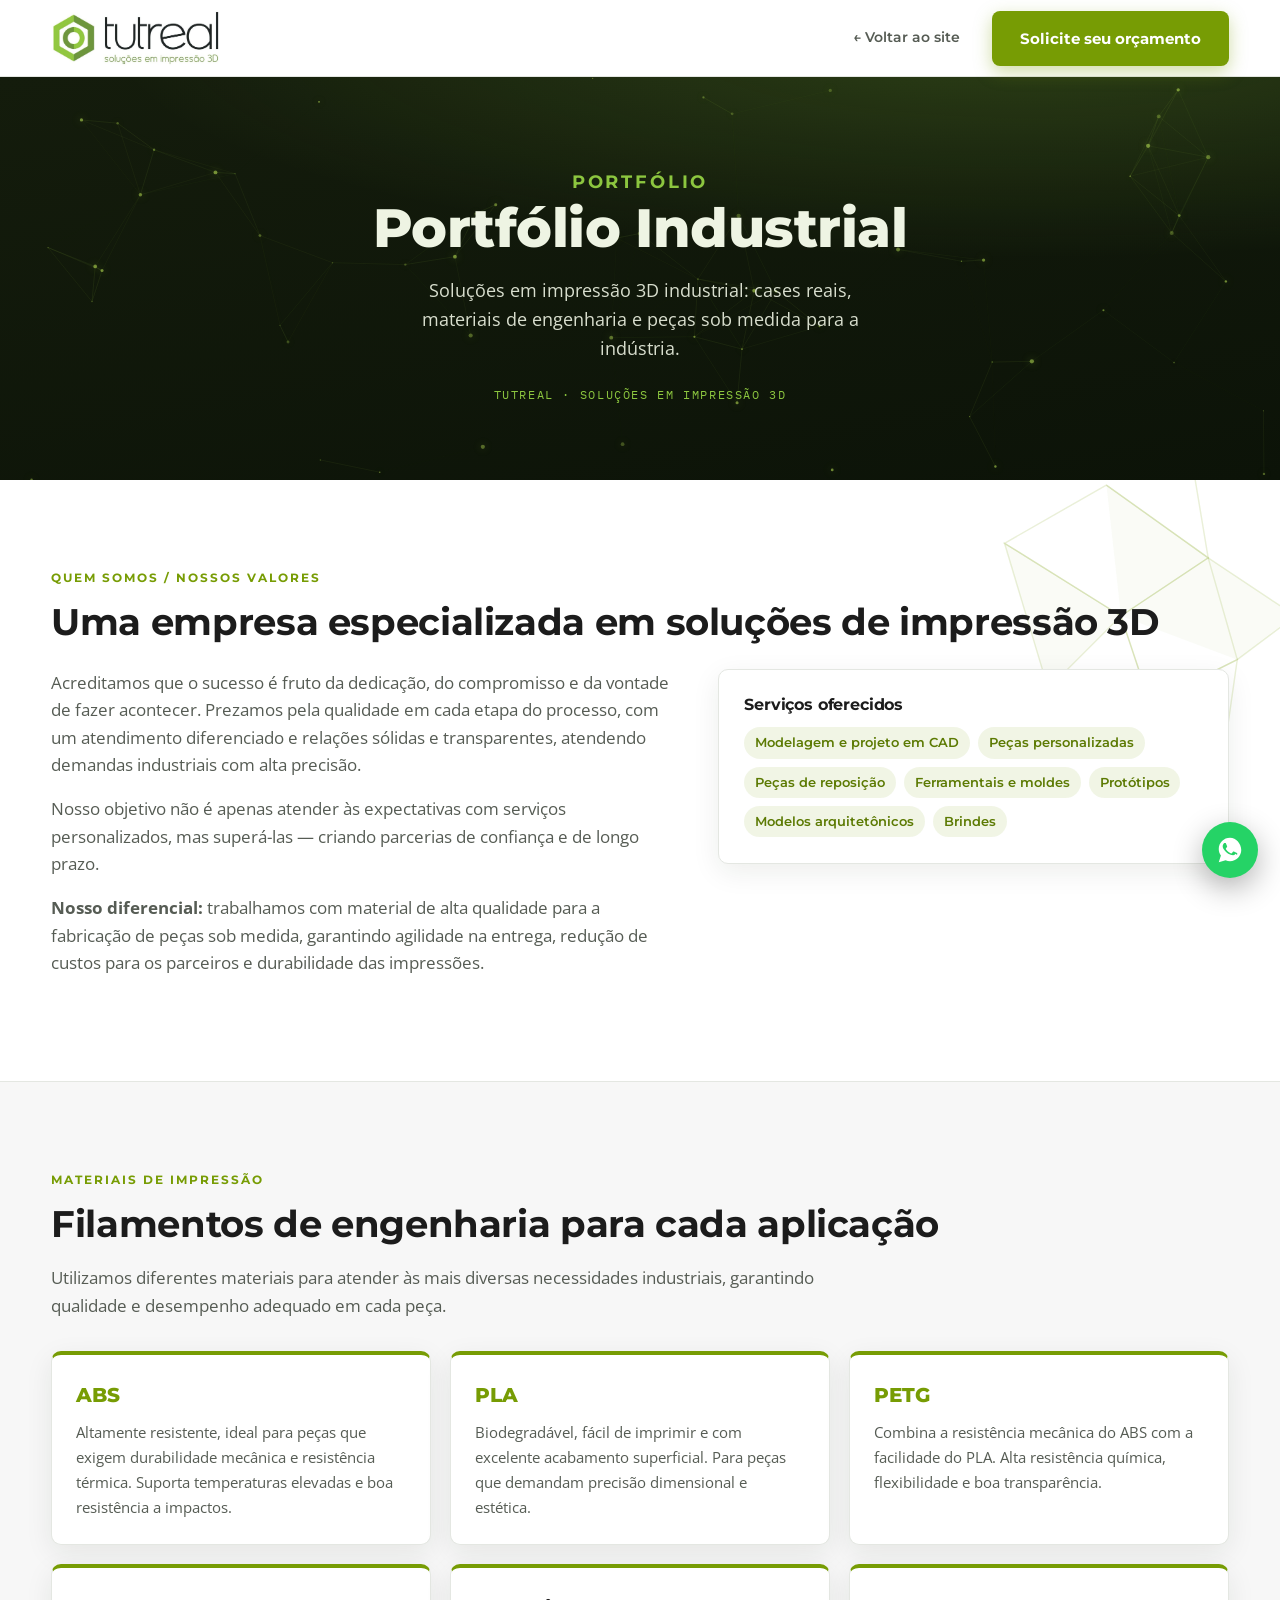
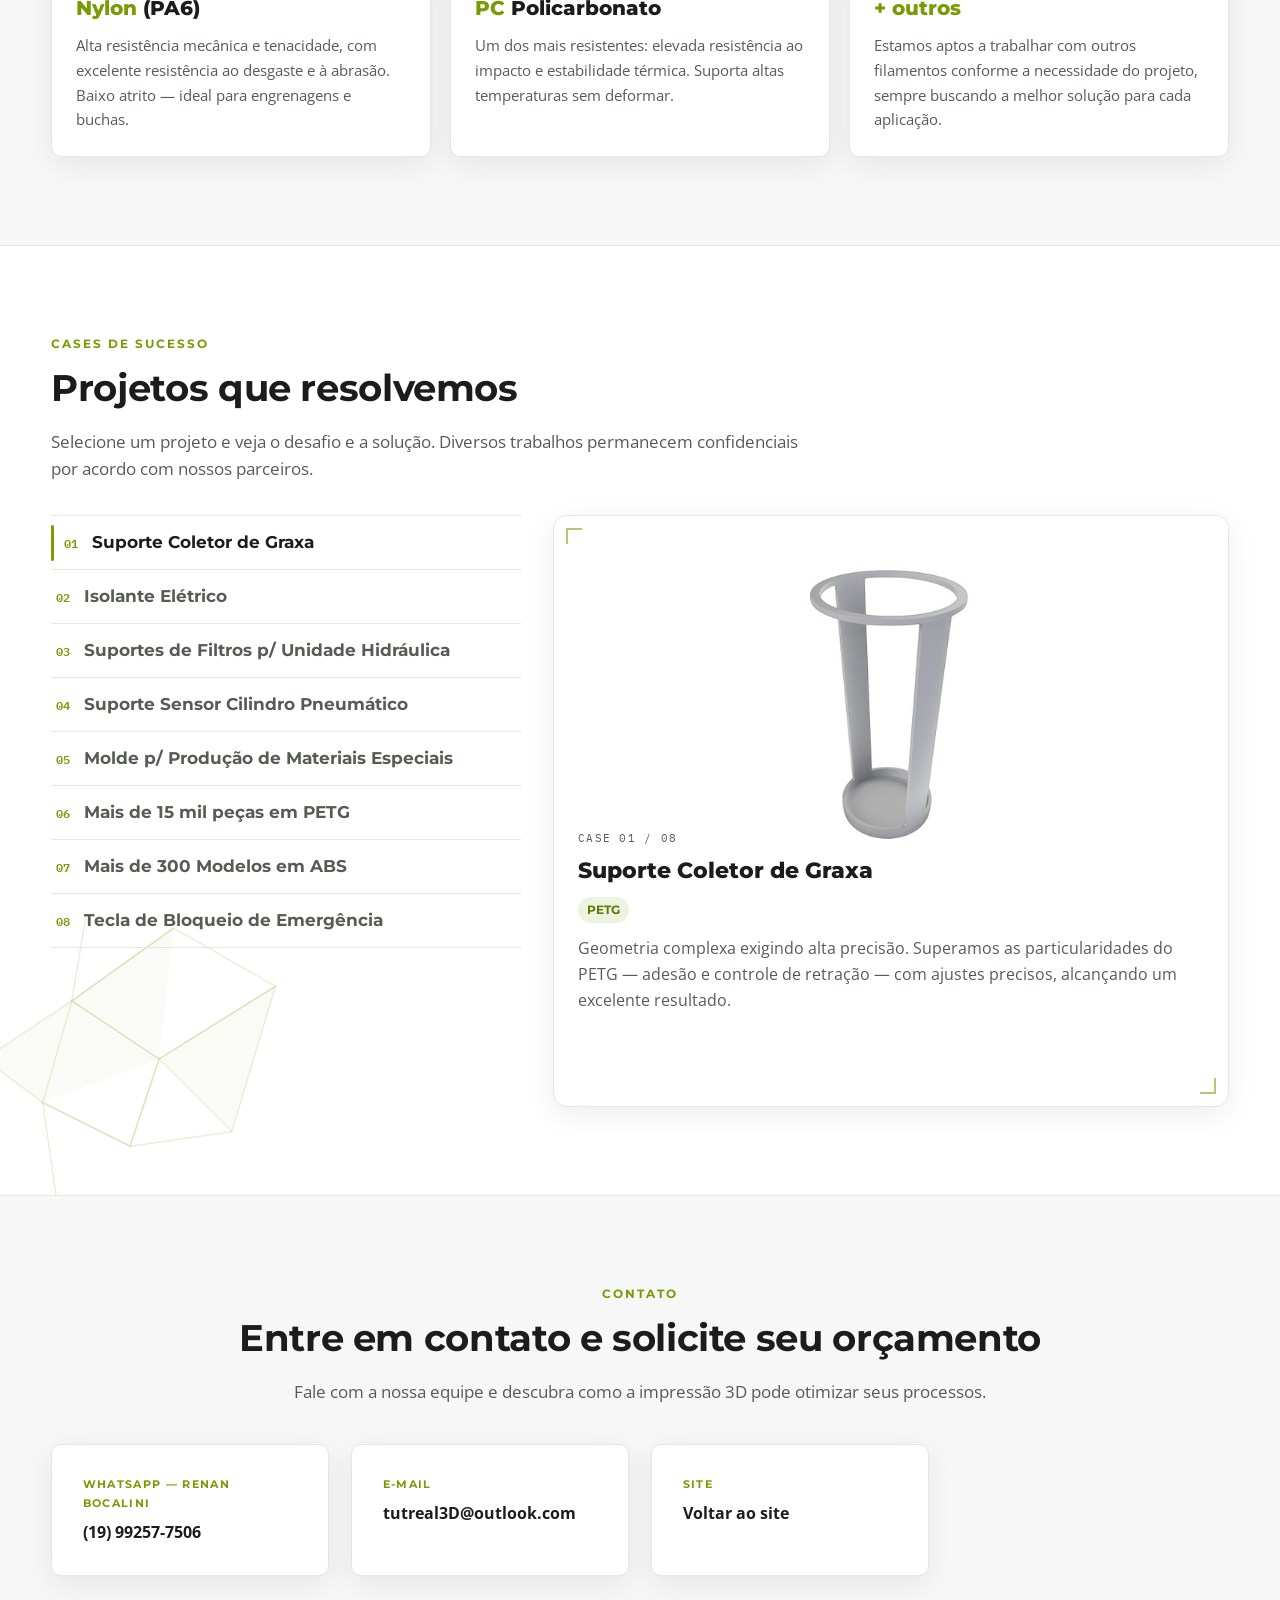
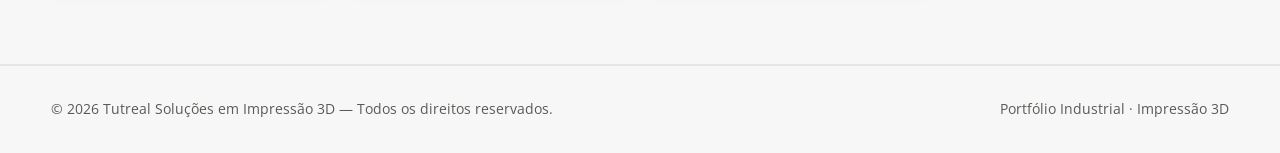
==== commit c6aa0ea6: "Portfolio: painel de cases com altura fixa Imagem (altura constante, grid preenche) e texto (min-hei" ====
--- a/portfolio-industrial.html
+++ b/portfolio-industrial.html
@@ -64,13 +64,12 @@
     .case-item .n { font-family: "IBM Plex Mono", monospace; font-size: .78rem; color: var(--accent); font-weight: 600; }
     .case-item[aria-selected="true"] { color: var(--text); padding-left: .8rem; }
     .case-item[aria-selected="true"]::before { content: ""; position: absolute; left: 0; top: 16%; bottom: 16%; width: 3px; border-radius: 3px; background: var(--accent); }
-    .case-panel { position: relative; background: #fff; border: 1px solid var(--line); border-radius: 14px; box-shadow: var(--shadow); overflow: hidden; }
+    .case-panel { position: relative; display: flex; min-height: clamp(470px, 56vw, 540px); background: #fff; border: 1px solid var(--line); border-radius: 14px; box-shadow: var(--shadow); overflow: hidden; }
     .case-panel .corner { position: absolute; width: 16px; height: 16px; border: 2px solid var(--accent); opacity: .55; z-index: 2; }
     .case-panel .corner.tl { top: 12px; left: 12px; border-right: 0; border-bottom: 0; }
     .case-panel .corner.br { bottom: 12px; right: 12px; border-left: 0; border-top: 0; }
-    .case-gallery { display: grid; grid-template-columns: repeat(auto-fit, minmax(130px, 1fr)); gap: 2px; background: #eef1e8; }
-    .case-gallery img { width: 100%; aspect-ratio: 4/3; object-fit: cover; display: block; }
-    .case-gallery.single img { aspect-ratio: 16/10; }
+    .case-gallery { display: grid; gap: 2px; grid-auto-rows: 1fr; height: clamp(210px, 30vw, 290px); background: #eef1e8; flex: none; }
+    .case-gallery img { width: 100%; height: 100%; object-fit: cover; display: block; }
 
     /* Fundo facetado (motivo do PDF, em verde) */
     .pf-facets-host { position: relative; overflow: hidden; }
@@ -79,12 +78,12 @@
     .facets svg { width: 100%; height: auto; display: block; }
     .facets-tr { top: -24px; right: -30px; }
     .facets-bl { bottom: -24px; left: -30px; transform: scaleX(-1); }
-    .case-body { padding: 1.5rem; }
+    .case-body { padding: 1.5rem; flex: 1; min-height: 300px; }
     .case-step { font-family: "IBM Plex Mono", monospace; font-size: .68rem; color: var(--muted); letter-spacing: .12em; }
     .case-title { font-family: var(--font-head); font-weight: 800; font-size: 1.35rem; margin: .3rem 0 .4rem; }
     .case-tag { display: inline-block; font-family: var(--font-head); font-weight: 700; font-size: .72rem; color: var(--accent-dark); background: rgba(119,156,4,.12); border-radius: 999px; padding: .3em .8em; margin-bottom: .7rem; }
     .case-body p { color: var(--muted); margin: 0; }
-    .case-fade { animation: pffade .45s ease; }
+    .case-fade { animation: pffade .45s ease; display: flex; flex-direction: column; flex: 1; min-width: 0; }
     @keyframes pffade { from { opacity: 0; transform: translateY(10px); } to { opacity: 1; transform: none; } }
 
     /* Reveal */
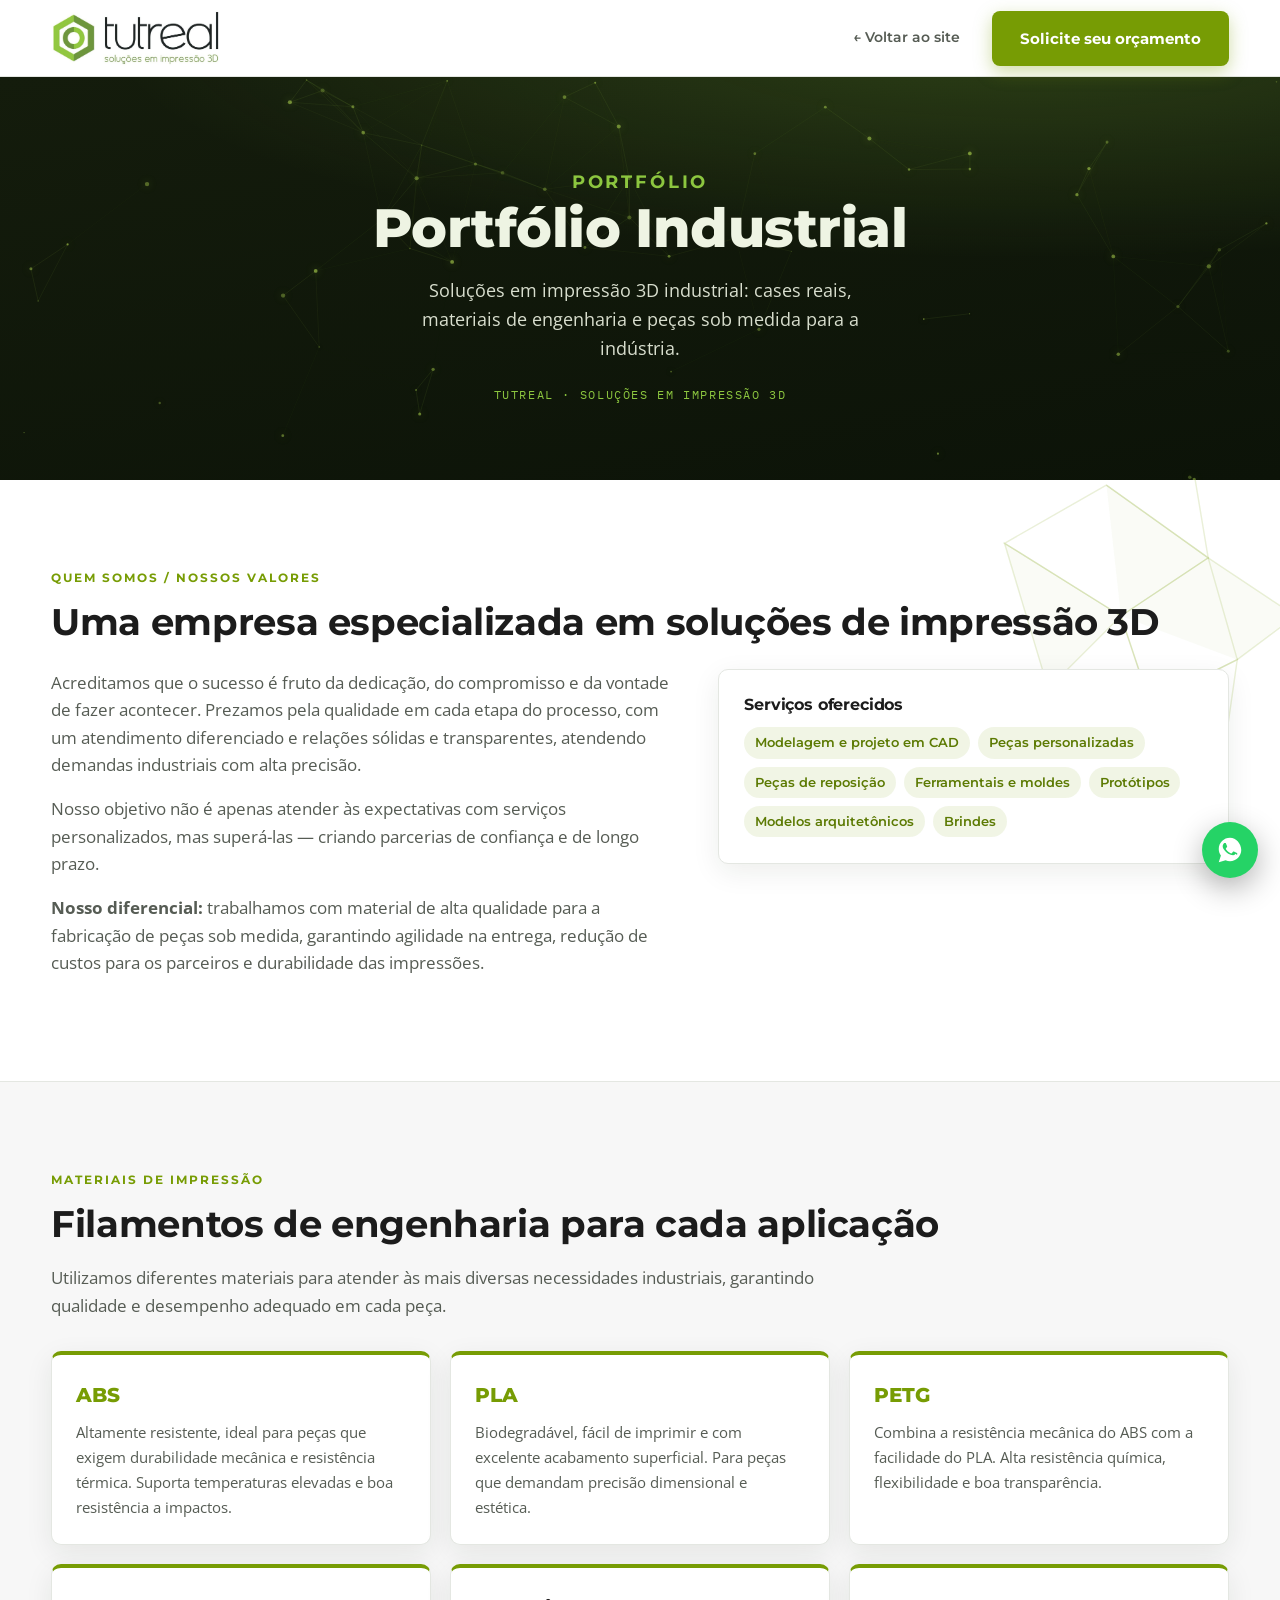
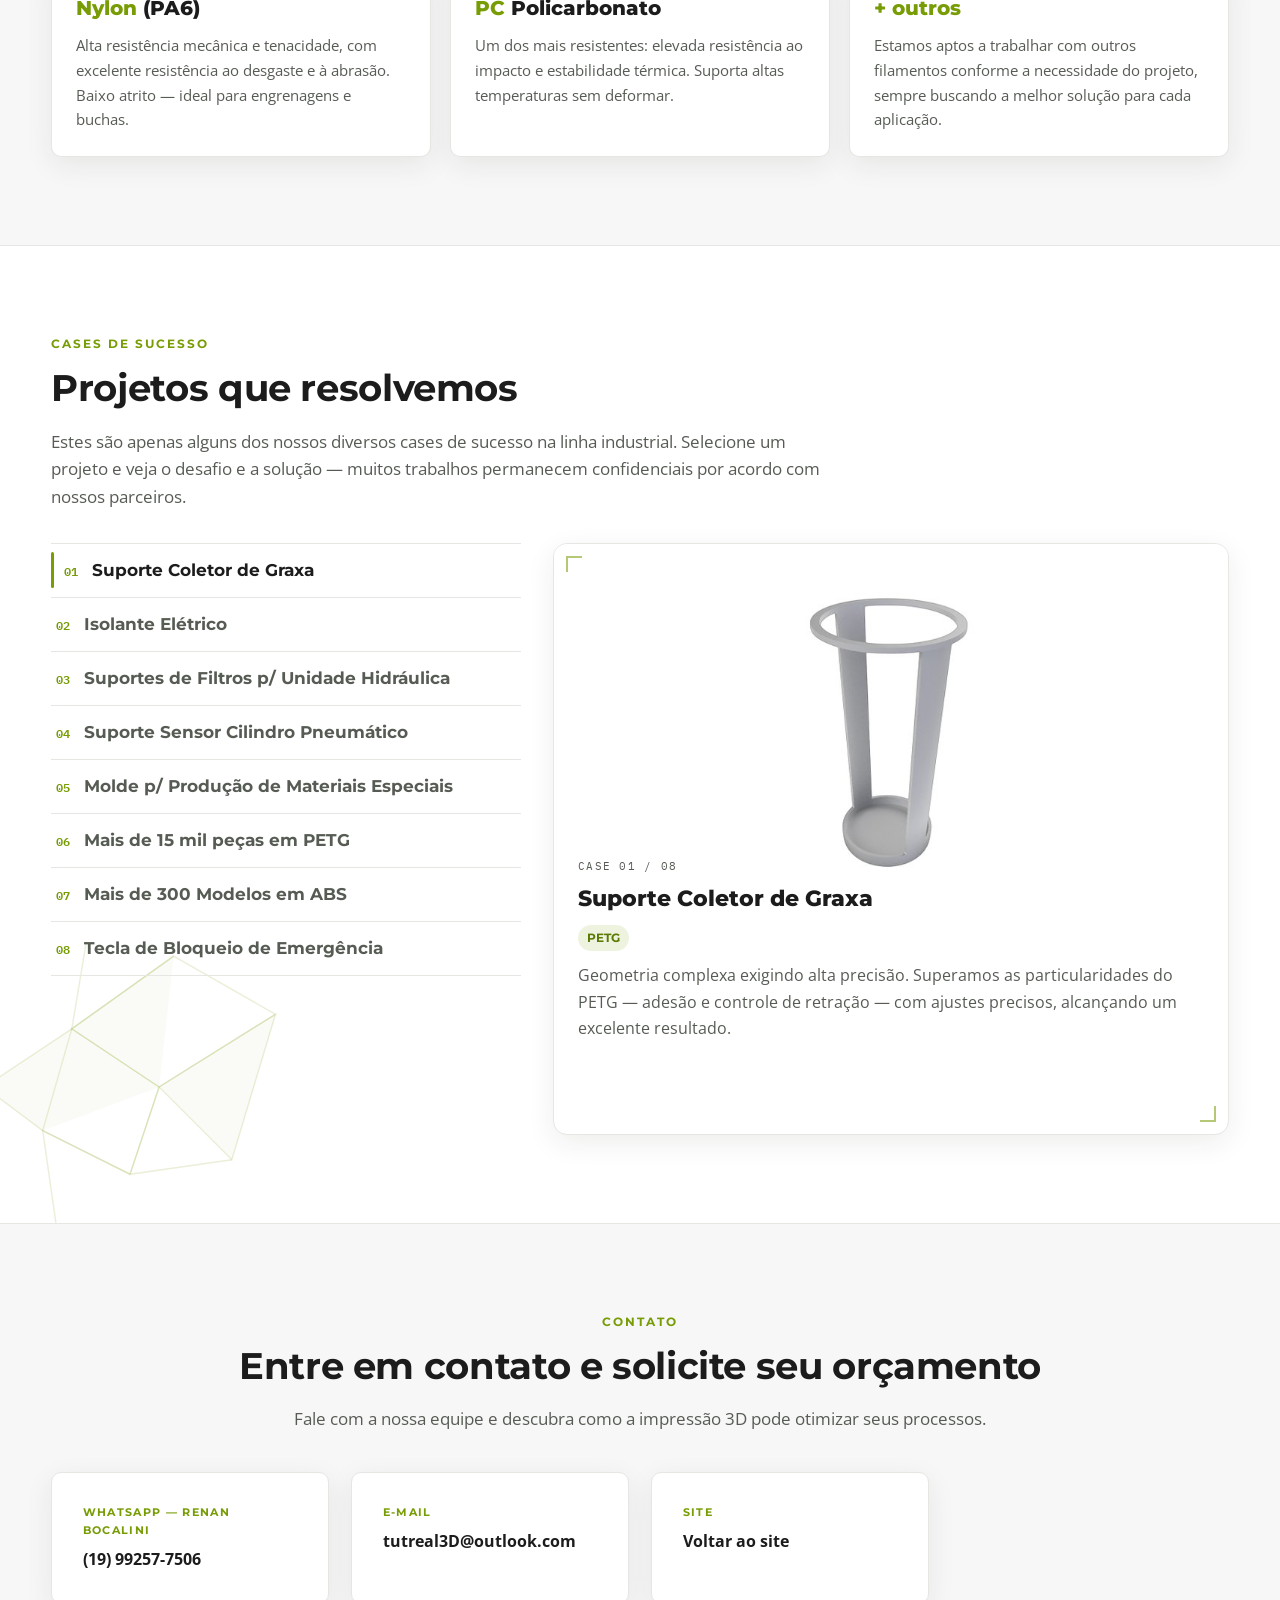
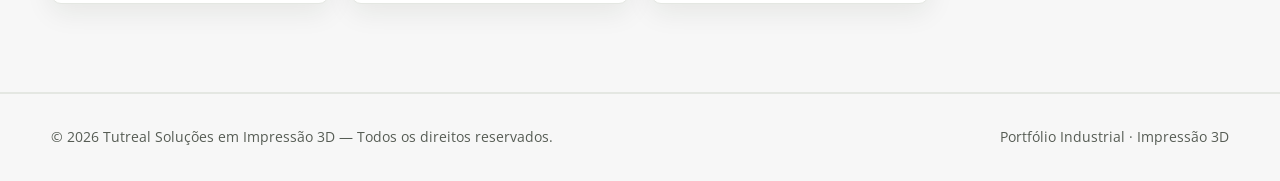
==== commit 03743128: "Portfolio: deixa claro que cases exibidos sao apenas alguns Co-Authored-By: Claude Opus 4.8 <noreply" ====
--- a/portfolio-industrial.html
+++ b/portfolio-industrial.html
@@ -178,7 +178,7 @@
     <div class="container">
       <p class="eyebrow r">Cases de sucesso</p>
       <h2 class="r" style="--i:1">Projetos que resolvemos</h2>
-      <p class="section-note r" style="--i:2">Selecione um projeto e veja o desafio e a solução. Diversos trabalhos permanecem confidenciais por acordo com nossos parceiros.</p>
+      <p class="section-note r" style="--i:2">Estes são apenas alguns dos nossos diversos cases de sucesso na linha industrial. Selecione um projeto e veja o desafio e a solução — muitos trabalhos permanecem confidenciais por acordo com nossos parceiros.</p>
       <div class="cases r" style="--i:3">
         <div class="cases-list" id="caseList" role="tablist"></div>
         <div class="case-panel" id="casePanel"><span class="corner tl"></span><span class="corner br"></span></div>
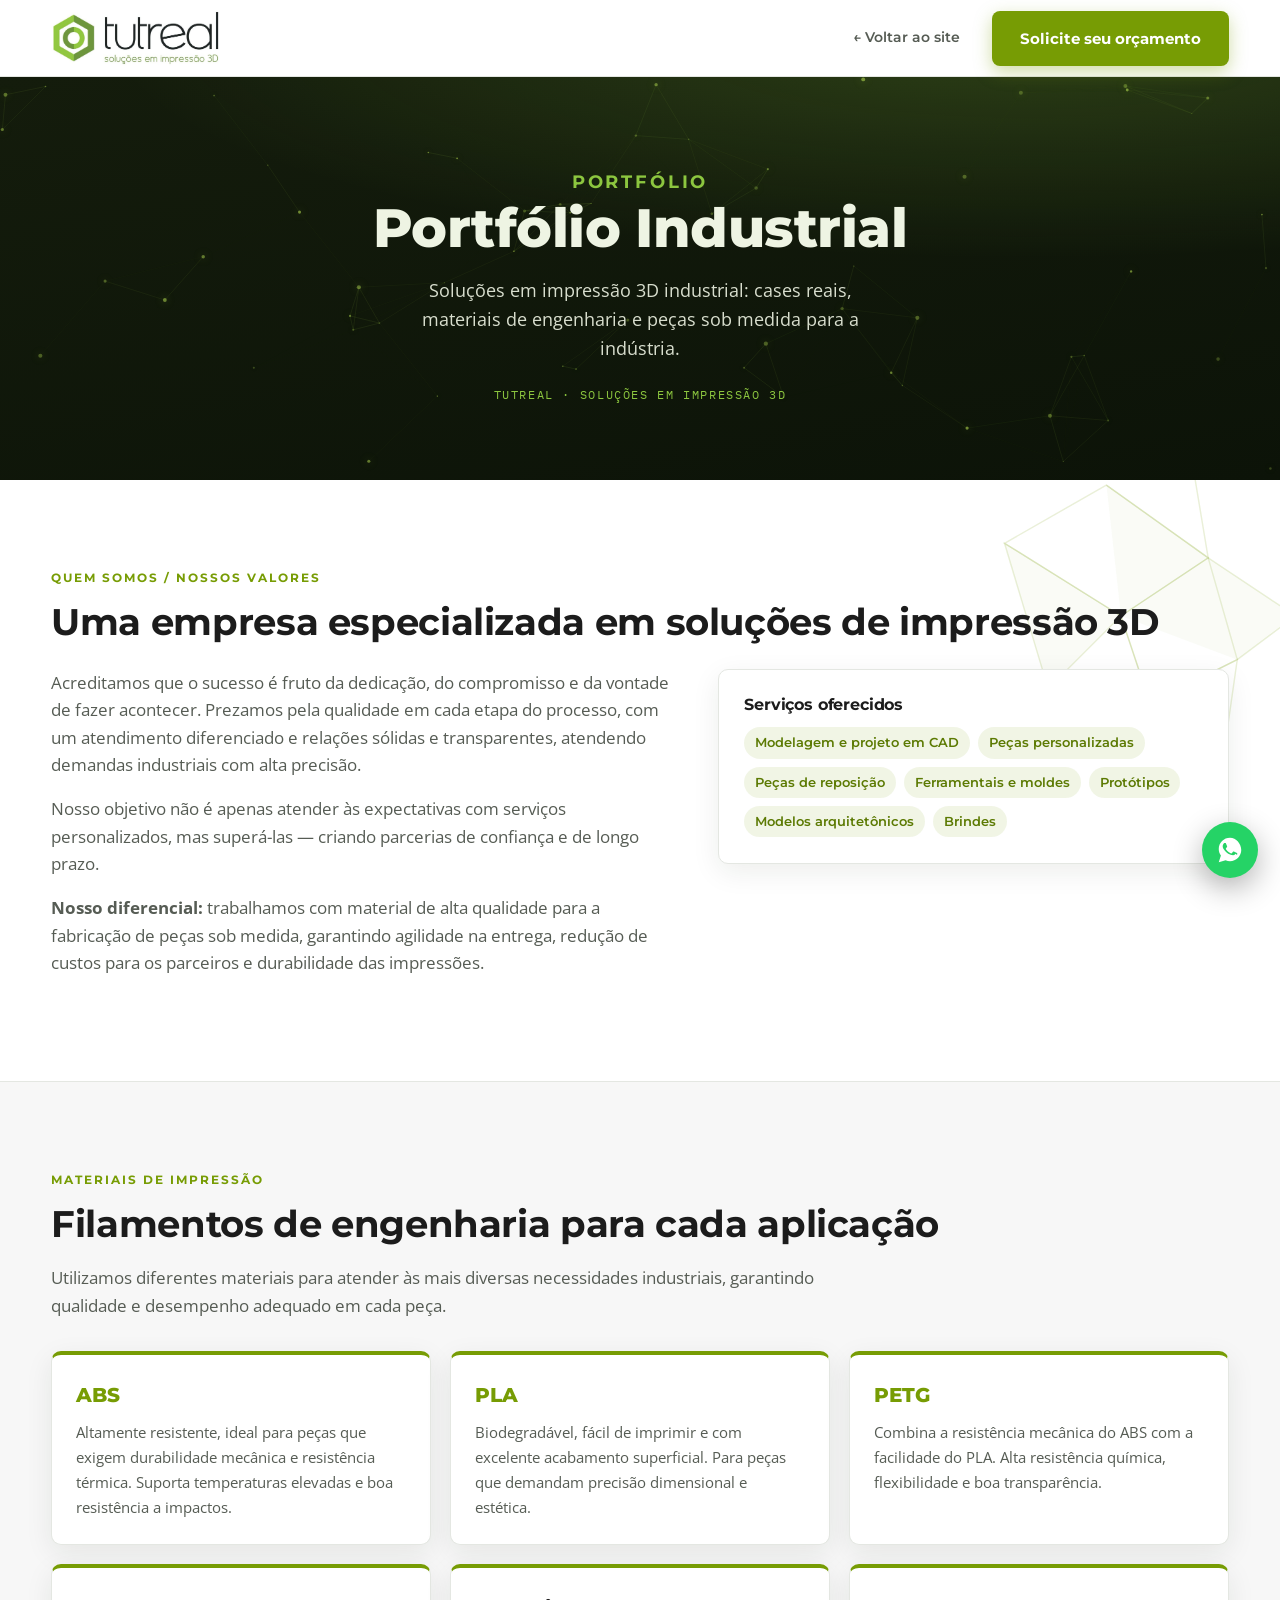
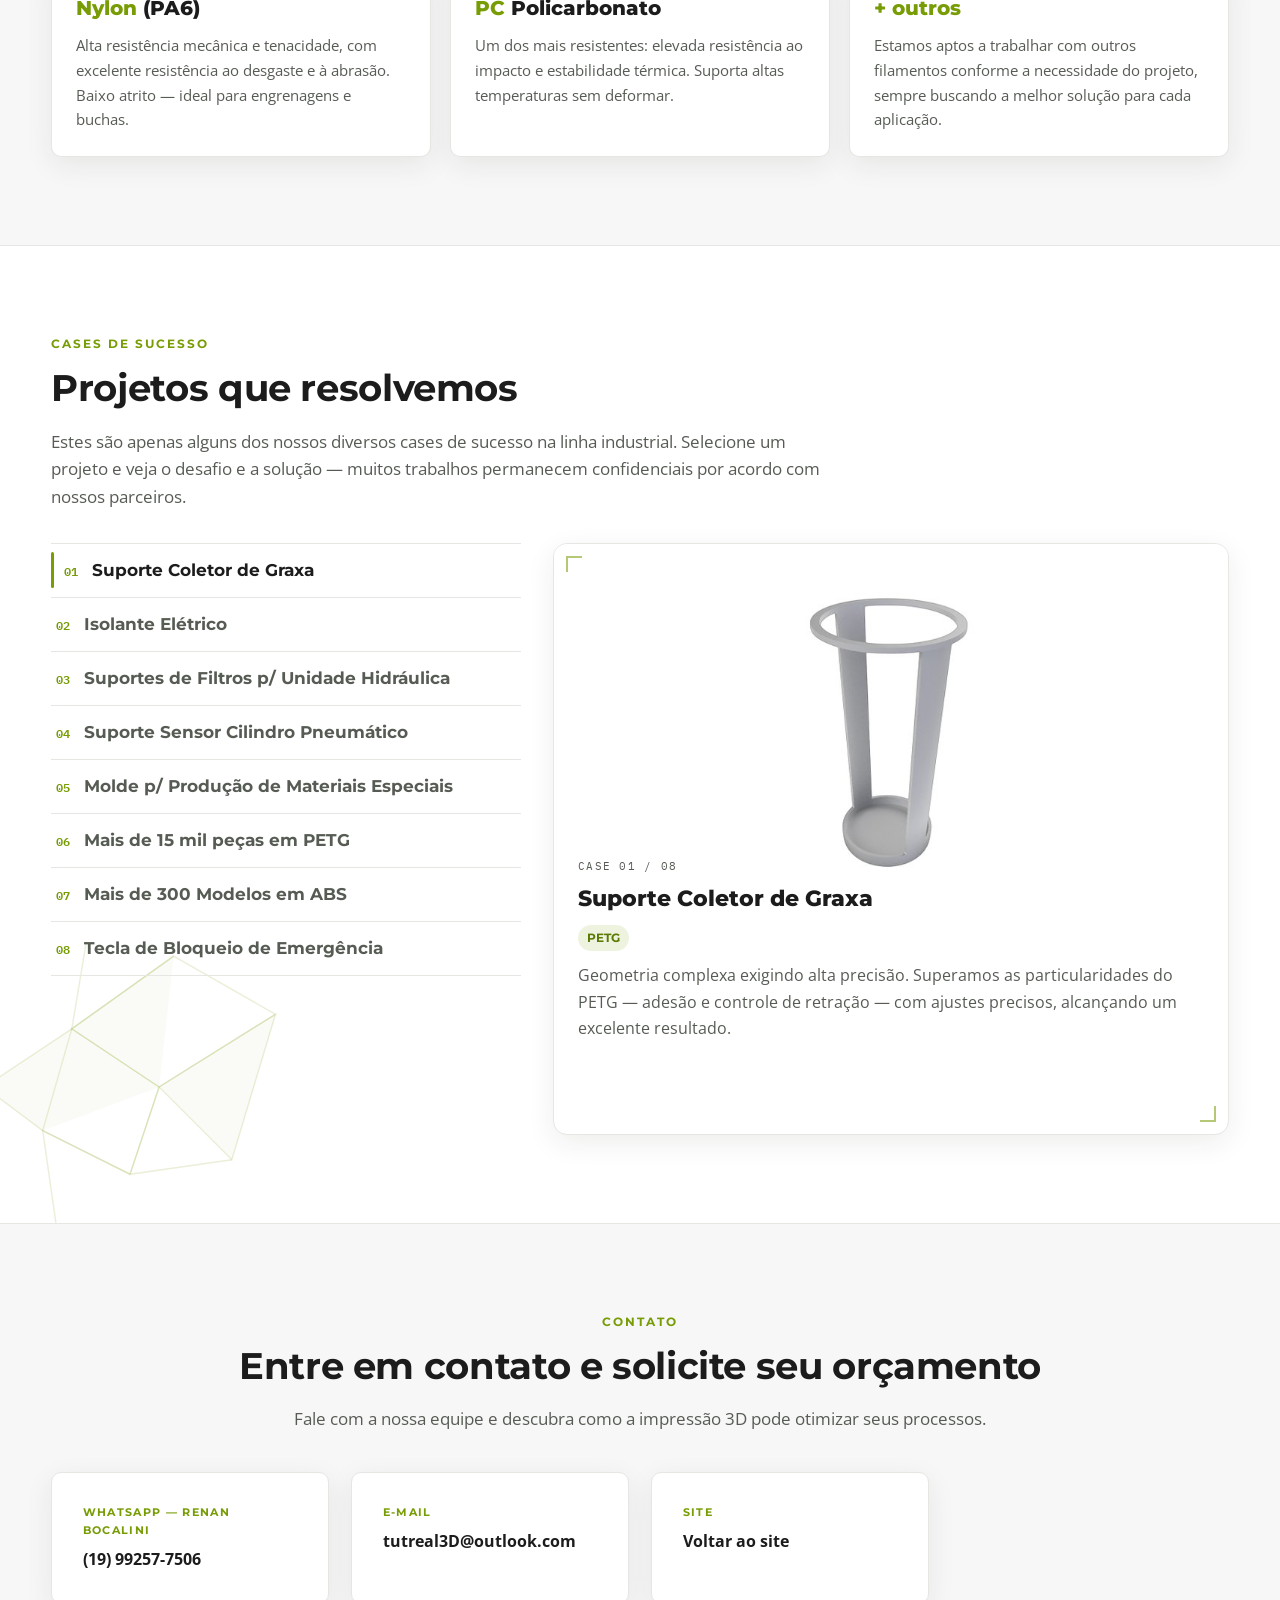
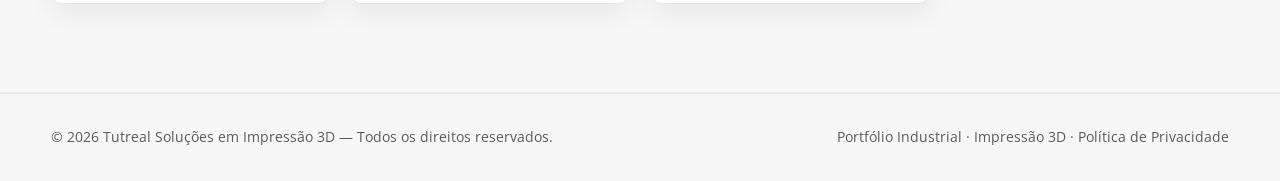
==== commit 1fa3237a: "Politica de Privacidade (LGPD) + link no rodape Pagina exigida pelo Google para publicar o app OAuth" ====
--- a/portfolio-industrial.html
+++ b/portfolio-industrial.html
@@ -213,7 +213,7 @@
 <footer class="footer">
   <div class="container footer-inner">
     <p>© <span id="year"></span> Tutreal Soluções em Impressão 3D — Todos os direitos reservados.</p>
-    <p>Portfólio Industrial · Impressão 3D</p>
+    <p>Portfólio Industrial · Impressão 3D · <a href="politica-de-privacidade.html">Política de Privacidade</a></p>
   </div>
 </footer>
 
